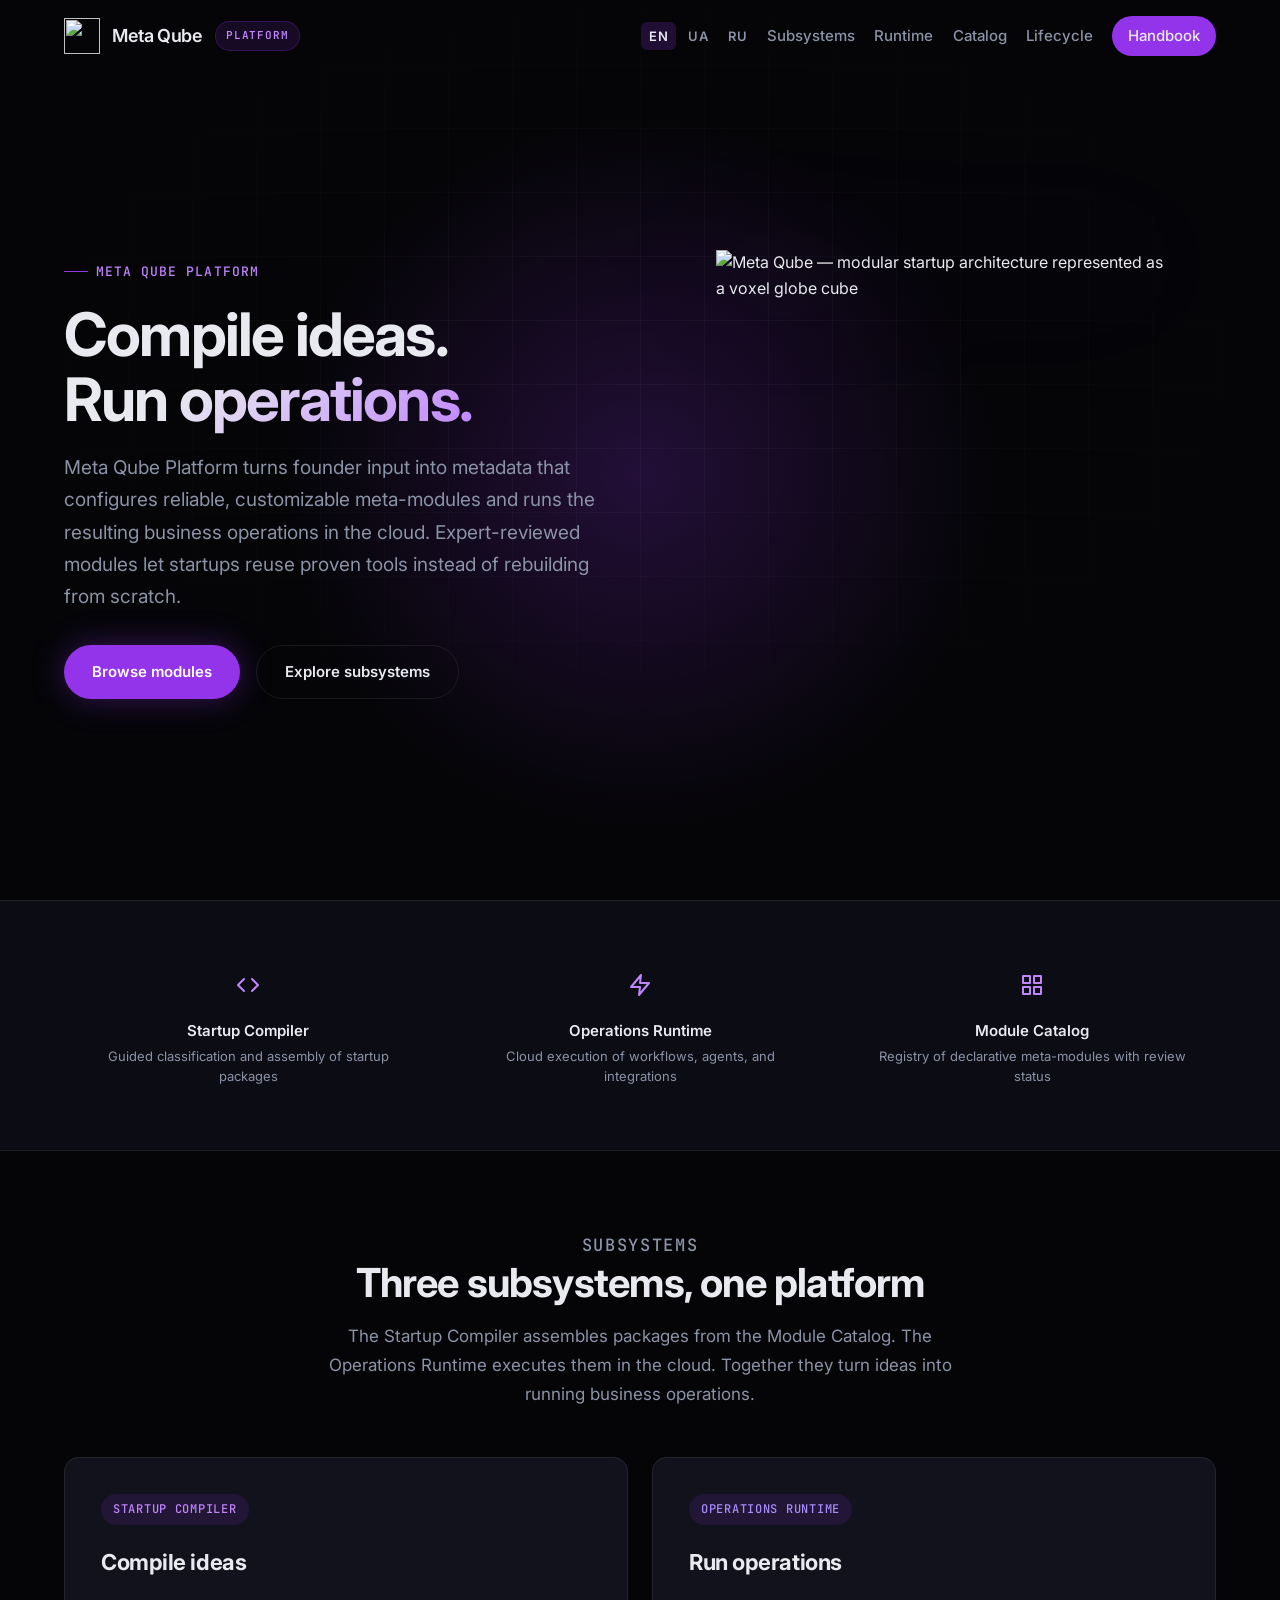
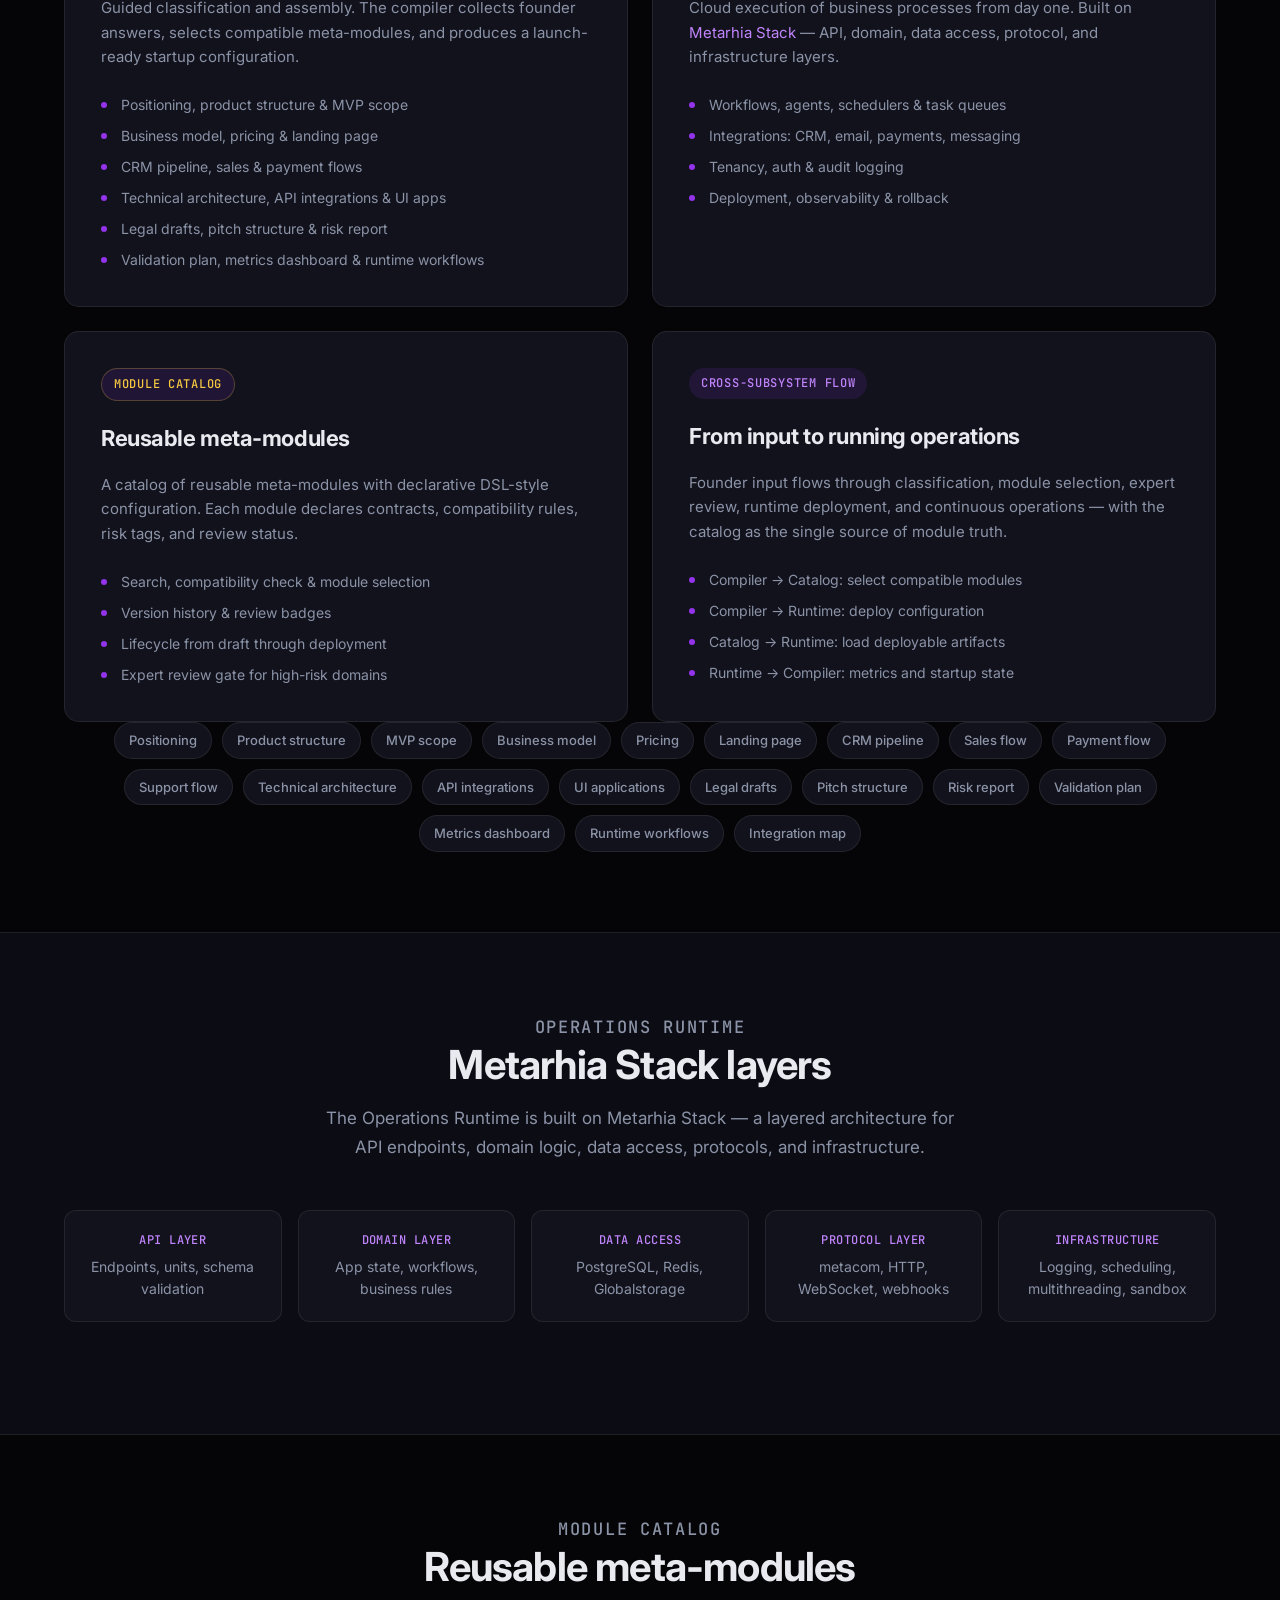
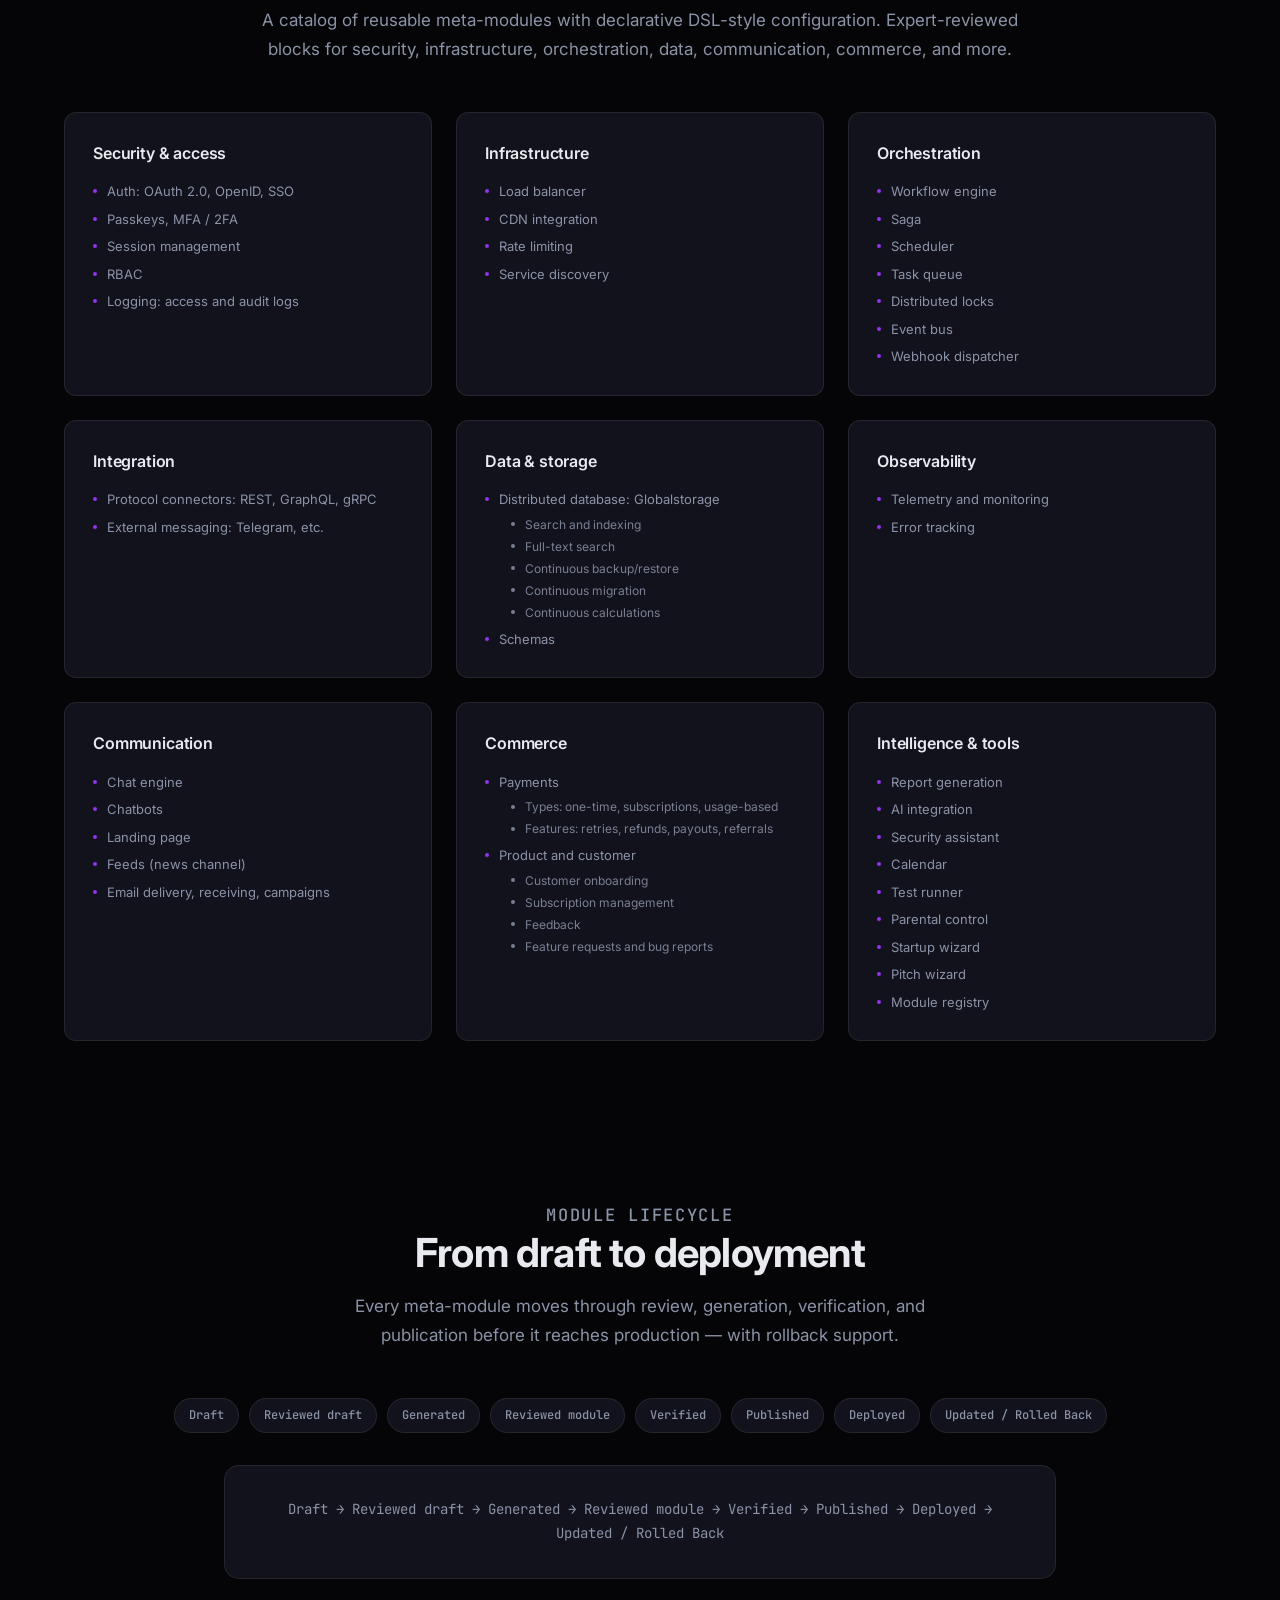
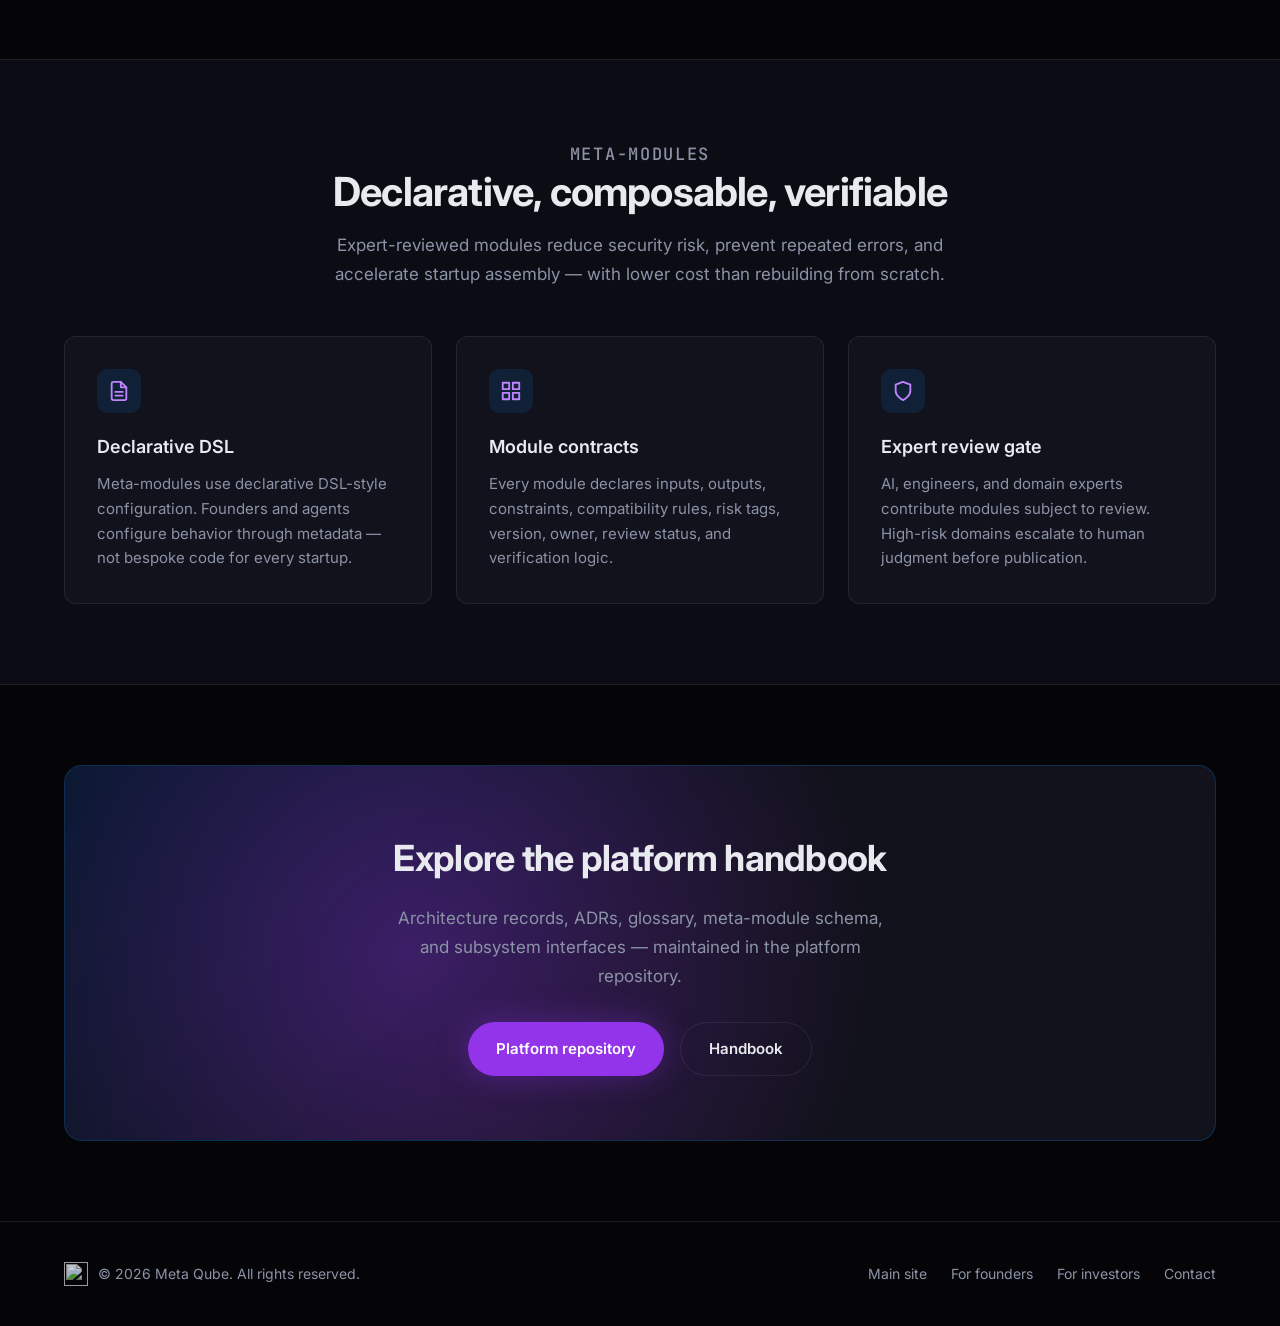
==== index.html @ c9e96d3e "Initial implementation of platform landing" ====
<!DOCTYPE html>
<html lang="en">
<head>
  <meta charset="UTF-8">
  <meta name="viewport" content="width=device-width, initial-scale=1.0">
  <meta name="description" content="Meta Qube Platform — Startup Compiler, Operations Runtime, and Module Catalog. Reusable meta-modules with declarative configuration and expert review.">
  <meta name="theme-color" content="#9333EA">
  <title>Meta Qube Platform — Compile ideas. Run operations.</title>

  <link rel="alternate" hreflang="en" href="https://platform.meta-qube.com/">
  <link rel="alternate" hreflang="uk" href="https://platform.meta-qube.com/ua/">
  <link rel="alternate" hreflang="ru" href="https://platform.meta-qube.com/ru/">
  <link rel="alternate" hreflang="x-default" href="https://platform.meta-qube.com/">

  <link rel="icon" href="https://meta-qube.com/favicon.ico" sizes="any">
  <link rel="icon" href="https://meta-qube.com/favicon-32x32.png" type="image/png" sizes="32x32">
  <link rel="icon" href="https://meta-qube.com/favicon-16x16.png" type="image/png" sizes="16x16">
  <link rel="apple-touch-icon" href="https://meta-qube.com/apple-touch-icon.png">
  <link rel="manifest" href="/site.webmanifest">

  <link rel="preconnect" href="https://fonts.googleapis.com">
  <link rel="preconnect" href="https://fonts.gstatic.com" crossorigin>
  <link href="https://fonts.googleapis.com/css2?family=Inter:wght@400;500;600;700&family=JetBrains+Mono:wght@500&display=swap" rel="stylesheet">
  <link rel="stylesheet" href="/styles.css">
</head>
<body class="audience-platform">
  <header class="site-header" id="header">
    <div class="container header-inner">
      <a href="/" class="logo">
        <img src="https://meta-qube.com/images/metaqube.png" alt="" width="36" height="36">
        Meta Qube
      </a>
      <span class="audience-badge">Platform</span>
      <nav class="lang-switch" aria-label="Language">
        <a href="/" class="lang-link active" hreflang="en" aria-current="page">EN</a>
        <a href="/ua/" class="lang-link" hreflang="uk">UA</a>
        <a href="/ru/" class="lang-link" hreflang="ru">RU</a>
      </nav>
      <button class="menu-toggle" id="menu-toggle" aria-label="Toggle menu" aria-expanded="false">
        <svg width="24" height="24" viewBox="0 0 24 24" fill="none" stroke="currentColor" stroke-width="2" stroke-linecap="round">
          <line x1="4" y1="7" x2="20" y2="7"/>
          <line x1="4" y1="12" x2="20" y2="12"/>
          <line x1="4" y1="17" x2="20" y2="17"/>
        </svg>
      </button>
      <nav class="nav" id="nav">
        <a href="#subsystems">Subsystems</a>
        <a href="#runtime">Runtime</a>
        <a href="#catalog">Catalog</a>
        <a href="#lifecycle">Lifecycle</a>
        <a href="#docs" class="nav-cta">Handbook</a>
      </nav>
    </div>
  </header>

  <main>
    <section class="hero">
      <div class="hero-bg" aria-hidden="true">
        <div class="hero-glow"></div>
        <div class="hero-grid"></div>
      </div>
      <div class="container hero-inner">
        <div class="hero-content">
          <p class="eyebrow">Meta Qube Platform</p>
          <h1>Compile ideas.<br><span>Run operations.</span></h1>
          <p class="hero-lead">
            Meta Qube Platform turns founder input into metadata that configures
            reliable, customizable meta-modules and runs the resulting business
            operations in the cloud. Expert-reviewed modules let startups reuse
            proven tools instead of rebuilding from scratch.
          </p>
          <div class="hero-actions">
            <a href="#catalog" class="btn btn-primary">Browse modules</a>
            <a href="#subsystems" class="btn btn-secondary">Explore subsystems</a>
          </div>
        </div>
        <div class="hero-visual">
          <img
            class="hero-cube"
            src="https://meta-qube.com/images/metaqube.png"
            alt="Meta Qube — modular startup architecture represented as a voxel globe cube"
            width="448"
            height="448"
          >
        </div>
      </div>
    </section>

    <section class="pillars" aria-label="Three platform subsystems">
      <div class="container pillars-grid pillars-grid-3">
        <div class="pillar">
          <div class="pillar-icon" aria-hidden="true">
            <svg viewBox="0 0 24 24" fill="none" stroke="currentColor" stroke-width="2" stroke-linecap="round" stroke-linejoin="round">
              <polyline points="16 18 22 12 16 6"/>
              <polyline points="8 6 2 12 8 18"/>
            </svg>
          </div>
          <div class="pillar-label">Startup Compiler</div>
          <div class="pillar-desc">Guided classification and assembly of startup packages</div>
        </div>
        <div class="pillar">
          <div class="pillar-icon" aria-hidden="true">
            <svg viewBox="0 0 24 24" fill="none" stroke="currentColor" stroke-width="2" stroke-linecap="round" stroke-linejoin="round">
              <polygon points="13 2 3 14 12 14 11 22 21 10 12 10 13 2"/>
            </svg>
          </div>
          <div class="pillar-label">Operations Runtime</div>
          <div class="pillar-desc">Cloud execution of workflows, agents, and integrations</div>
        </div>
        <div class="pillar">
          <div class="pillar-icon" aria-hidden="true">
            <svg viewBox="0 0 24 24" fill="none" stroke="currentColor" stroke-width="2" stroke-linecap="round" stroke-linejoin="round">
              <rect x="3" y="3" width="7" height="7"/>
              <rect x="14" y="3" width="7" height="7"/>
              <rect x="14" y="14" width="7" height="7"/>
              <rect x="3" y="14" width="7" height="7"/>
            </svg>
          </div>
          <div class="pillar-label">Module Catalog</div>
          <div class="pillar-desc">Registry of declarative meta-modules with review status</div>
        </div>
      </div>
    </section>

    <section id="subsystems">
      <div class="container">
        <header class="section-header centered">
          <p class="section-tag">Subsystems</p>
          <h2>Three subsystems, one platform</h2>
          <p>
            The Startup Compiler assembles packages from the Module Catalog.
            The Operations Runtime executes them in the cloud. Together they
            turn ideas into running business operations.
          </p>
        </header>
        <div class="platform-grid">
          <article class="platform-card">
            <div class="platform-badge">Startup Compiler</div>
            <h3>Compile ideas</h3>
            <p>
              Guided classification and assembly. The compiler collects founder
              answers, selects compatible meta-modules, and produces a launch-ready
              startup configuration.
            </p>
            <ul class="feature-list">
              <li>Positioning, product structure &amp; MVP scope</li>
              <li>Business model, pricing &amp; landing page</li>
              <li>CRM pipeline, sales &amp; payment flows</li>
              <li>Technical architecture, API integrations &amp; UI apps</li>
              <li>Legal drafts, pitch structure &amp; risk report</li>
              <li>Validation plan, metrics dashboard &amp; runtime workflows</li>
            </ul>
          </article>
          <article class="platform-card">
            <div class="platform-badge accent-green">Operations Runtime</div>
            <h3>Run operations</h3>
            <p>
              Cloud execution of business processes from day one. Built on
              <a href="https://github.com/metarhia/Docs">Metarhia Stack</a> —
              API, domain, data access, protocol, and infrastructure layers.
            </p>
            <ul class="feature-list">
              <li>Workflows, agents, schedulers &amp; task queues</li>
              <li>Integrations: CRM, email, payments, messaging</li>
              <li>Tenancy, auth &amp; audit logging</li>
              <li>Deployment, observability &amp; rollback</li>
            </ul>
          </article>
          <article class="platform-card">
            <div class="platform-badge accent-amber">Module Catalog</div>
            <h3>Reusable meta-modules</h3>
            <p>
              A catalog of reusable meta-modules with declarative DSL-style
              configuration. Each module declares contracts, compatibility rules,
              risk tags, and review status.
            </p>
            <ul class="feature-list">
              <li>Search, compatibility check &amp; module selection</li>
              <li>Version history &amp; review badges</li>
              <li>Lifecycle from draft through deployment</li>
              <li>Expert review gate for high-risk domains</li>
            </ul>
          </article>
          <article class="platform-card">
            <div class="platform-badge">Cross-subsystem flow</div>
            <h3>From input to running operations</h3>
            <p>
              Founder input flows through classification, module selection,
              expert review, runtime deployment, and continuous operations —
              with the catalog as the single source of module truth.
            </p>
            <ul class="feature-list">
              <li>Compiler → Catalog: select compatible modules</li>
              <li>Compiler → Runtime: deploy configuration</li>
              <li>Catalog → Runtime: load deployable artifacts</li>
              <li>Runtime → Compiler: metrics and startup state</li>
            </ul>
          </article>
        </div>
        <div class="tag-cloud" aria-label="Compiler outputs">
          <span class="tag">Positioning</span>
          <span class="tag">Product structure</span>
          <span class="tag">MVP scope</span>
          <span class="tag">Business model</span>
          <span class="tag">Pricing</span>
          <span class="tag">Landing page</span>
          <span class="tag">CRM pipeline</span>
          <span class="tag">Sales flow</span>
          <span class="tag">Payment flow</span>
          <span class="tag">Support flow</span>
          <span class="tag">Technical architecture</span>
          <span class="tag">API integrations</span>
          <span class="tag">UI applications</span>
          <span class="tag">Legal drafts</span>
          <span class="tag">Pitch structure</span>
          <span class="tag">Risk report</span>
          <span class="tag">Validation plan</span>
          <span class="tag">Metrics dashboard</span>
          <span class="tag">Runtime workflows</span>
          <span class="tag">Integration map</span>
        </div>
      </div>
    </section>

    <section class="process" id="runtime">
      <div class="container">
        <header class="section-header centered">
          <p class="section-tag">Operations Runtime</p>
          <h2>Metarhia Stack layers</h2>
          <p>
            The Operations Runtime is built on Metarhia Stack — a layered
            architecture for API endpoints, domain logic, data access, protocols,
            and infrastructure.
          </p>
        </header>
        <div class="module-contract contract-5">
          <div class="contract-item">
            <span class="contract-key">API layer</span>
            <span class="contract-val">Endpoints, units, schema validation</span>
          </div>
          <div class="contract-item">
            <span class="contract-key">Domain layer</span>
            <span class="contract-val">App state, workflows, business rules</span>
          </div>
          <div class="contract-item">
            <span class="contract-key">Data access</span>
            <span class="contract-val">PostgreSQL, Redis, Globalstorage</span>
          </div>
          <div class="contract-item">
            <span class="contract-key">Protocol layer</span>
            <span class="contract-val">metacom, HTTP, WebSocket, webhooks</span>
          </div>
          <div class="contract-item">
            <span class="contract-key">Infrastructure</span>
            <span class="contract-val">Logging, scheduling, multithreading, sandbox</span>
          </div>
        </div>
      </div>
    </section>

    <section id="catalog">
      <div class="container">
        <header class="section-header centered wide">
          <p class="section-tag">Module Catalog</p>
          <h2>Reusable meta-modules</h2>
          <p>
            A catalog of reusable meta-modules with declarative DSL-style
            configuration. Expert-reviewed blocks for security, infrastructure,
            orchestration, data, communication, commerce, and more.
          </p>
        </header>
        <div class="catalog-grid">
          <article class="catalog-card">
            <h3>Security &amp; access</h3>
            <ul class="catalog-list">
              <li>Auth: OAuth 2.0, OpenID, SSO</li>
              <li>Passkeys, MFA / 2FA</li>
              <li>Session management</li>
              <li>RBAC</li>
              <li>Logging: access and audit logs</li>
            </ul>
          </article>
          <article class="catalog-card">
            <h3>Infrastructure</h3>
            <ul class="catalog-list">
              <li>Load balancer</li>
              <li>CDN integration</li>
              <li>Rate limiting</li>
              <li>Service discovery</li>
            </ul>
          </article>
          <article class="catalog-card">
            <h3>Orchestration</h3>
            <ul class="catalog-list">
              <li>Workflow engine</li>
              <li>Saga</li>
              <li>Scheduler</li>
              <li>Task queue</li>
              <li>Distributed locks</li>
              <li>Event bus</li>
              <li>Webhook dispatcher</li>
            </ul>
          </article>
          <article class="catalog-card">
            <h3>Integration</h3>
            <ul class="catalog-list">
              <li>Protocol connectors: REST, GraphQL, gRPC</li>
              <li>External messaging: Telegram, etc.</li>
            </ul>
          </article>
          <article class="catalog-card">
            <h3>Data &amp; storage</h3>
            <ul class="catalog-list">
              <li>Distributed database: Globalstorage
                <ul>
                  <li>Search and indexing</li>
                  <li>Full-text search</li>
                  <li>Continuous backup/restore</li>
                  <li>Continuous migration</li>
                  <li>Continuous calculations</li>
                </ul>
              </li>
              <li>Schemas</li>
            </ul>
          </article>
          <article class="catalog-card">
            <h3>Observability</h3>
            <ul class="catalog-list">
              <li>Telemetry and monitoring</li>
              <li>Error tracking</li>
            </ul>
          </article>
          <article class="catalog-card">
            <h3>Communication</h3>
            <ul class="catalog-list">
              <li>Chat engine</li>
              <li>Chatbots</li>
              <li>Landing page</li>
              <li>Feeds (news channel)</li>
              <li>Email delivery, receiving, campaigns</li>
            </ul>
          </article>
          <article class="catalog-card">
            <h3>Commerce</h3>
            <ul class="catalog-list">
              <li>Payments
                <ul>
                  <li>Types: one-time, subscriptions, usage-based</li>
                  <li>Features: retries, refunds, payouts, referrals</li>
                </ul>
              </li>
              <li>Product and customer
                <ul>
                  <li>Customer onboarding</li>
                  <li>Subscription management</li>
                  <li>Feedback</li>
                  <li>Feature requests and bug reports</li>
                </ul>
              </li>
            </ul>
          </article>
          <article class="catalog-card">
            <h3>Intelligence &amp; tools</h3>
            <ul class="catalog-list">
              <li>Report generation</li>
              <li>AI integration</li>
              <li>Security assistant</li>
              <li>Calendar</li>
              <li>Test runner</li>
              <li>Parental control</li>
              <li>Startup wizard</li>
              <li>Pitch wizard</li>
              <li>Module registry</li>
            </ul>
          </article>
        </div>
      </div>
    </section>

    <section class="formula" id="lifecycle">
      <div class="container">
        <header class="section-header centered">
          <p class="section-tag">Module lifecycle</p>
          <h2>From draft to deployment</h2>
          <p>
            Every meta-module moves through review, generation, verification,
            and publication before it reaches production — with rollback support.
          </p>
        </header>
        <div class="tag-cloud" aria-label="Module lifecycle stages">
          <span class="tag tag-lifecycle">Draft</span>
          <span class="tag tag-lifecycle">Reviewed draft</span>
          <span class="tag tag-lifecycle">Generated</span>
          <span class="tag tag-lifecycle">Reviewed module</span>
          <span class="tag tag-lifecycle">Verified</span>
          <span class="tag tag-lifecycle">Published</span>
          <span class="tag tag-lifecycle">Deployed</span>
          <span class="tag tag-lifecycle">Updated / Rolled Back</span>
        </div>
        <div class="formula-box" style="margin-top: 2rem;">
          <code class="formula-code">Draft → Reviewed draft → Generated → Reviewed module → Verified → Published → Deployed → Updated / Rolled Back</code>
        </div>
      </div>
    </section>

    <section class="capabilities">
      <div class="container">
        <header class="section-header centered">
          <p class="section-tag">Meta-modules</p>
          <h2>Declarative, composable, verifiable</h2>
          <p>
            Expert-reviewed modules reduce security risk, prevent repeated errors,
            and accelerate startup assembly — with lower cost than rebuilding
            from scratch.
          </p>
        </header>
        <div class="card-grid">
          <article class="card">
            <div class="card-icon" aria-hidden="true">
              <svg viewBox="0 0 24 24" fill="none" stroke="currentColor" stroke-width="2" stroke-linecap="round" stroke-linejoin="round">
                <path d="M14 2H6a2 2 0 0 0-2 2v16a2 2 0 0 0 2 2h12a2 2 0 0 0 2-2V8z"/>
                <polyline points="14 2 14 8 20 8"/>
                <line x1="16" y1="13" x2="8" y2="13"/>
                <line x1="16" y1="17" x2="8" y2="17"/>
              </svg>
            </div>
            <h3>Declarative DSL</h3>
            <p>
              Meta-modules use declarative DSL-style configuration. Founders and
              agents configure behavior through metadata — not bespoke code for
              every startup.
            </p>
          </article>
          <article class="card">
            <div class="card-icon" aria-hidden="true">
              <svg viewBox="0 0 24 24" fill="none" stroke="currentColor" stroke-width="2" stroke-linecap="round" stroke-linejoin="round">
                <rect x="3" y="3" width="7" height="7"/>
                <rect x="14" y="3" width="7" height="7"/>
                <rect x="14" y="14" width="7" height="7"/>
                <rect x="3" y="14" width="7" height="7"/>
              </svg>
            </div>
            <h3>Module contracts</h3>
            <p>
              Every module declares inputs, outputs, constraints, compatibility
              rules, risk tags, version, owner, review status, and verification
              logic.
            </p>
          </article>
          <article class="card">
            <div class="card-icon" aria-hidden="true">
              <svg viewBox="0 0 24 24" fill="none" stroke="currentColor" stroke-width="2" stroke-linecap="round" stroke-linejoin="round">
                <path d="M12 22s8-4 8-10V5l-8-3-8 3v7c0 6 8 10 8 10z"/>
              </svg>
            </div>
            <h3>Expert review gate</h3>
            <p>
              AI, engineers, and domain experts contribute modules subject to
              review. High-risk domains escalate to human judgment before
              publication.
            </p>
          </article>
        </div>
      </div>
    </section>

    <section class="cta" id="docs">
      <div class="container">
        <div class="cta-box">
          <h2>Explore the platform handbook</h2>
          <p>
            Architecture records, ADRs, glossary, meta-module schema, and
            subsystem interfaces — maintained in the platform repository.
          </p>
          <div class="cta-actions">
            <a href="https://github.com/meta-qube/platform" class="btn btn-primary">Platform repository</a>
            <a href="https://github.com/meta-qube/platform/tree/main/handbook" class="btn btn-secondary">Handbook</a>
          </div>
        </div>
      </div>
    </section>
  </main>

  <footer class="site-footer">
    <div class="container footer-inner">
      <div class="footer-brand">
        <img src="https://meta-qube.com/images/metaqube.png" alt="" width="24" height="24">
        <span>&copy; 2026 Meta Qube. All rights reserved.</span>
      </div>
      <div class="footer-links">
        <a href="https://meta-qube.com/">Main site</a>
        <a href="https://founders.meta-qube.com/">For founders</a>
        <a href="https://capital.meta-qube.com/">For investors</a>
        <a href="mailto:timur@metarhia.com">Contact</a>
      </div>
    </div>
  </footer>

  <script>
    const header = document.getElementById('header');
    const menuToggle = document.getElementById('menu-toggle');
    const nav = document.getElementById('nav');

    window.addEventListener('scroll', () => {
      header.classList.toggle('scrolled', window.scrollY > 20);
    }, { passive: true });

    menuToggle.addEventListener('click', () => {
      const open = nav.classList.toggle('open');
      menuToggle.setAttribute('aria-expanded', open);
    });

    nav.querySelectorAll('a').forEach(link => {
      link.addEventListener('click', () => {
        nav.classList.remove('open');
        menuToggle.setAttribute('aria-expanded', 'false');
      });
    });
  </script>
</body>
</html>
---- styles.css ----
:root {
  --bg: #050508;
  --bg-elevated: #0c0c14;
  --surface: #12121c;
  --border: rgba(255, 255, 255, 0.08);
  --text: #e8eaef;
  --text-muted: #8b93a7;
  --accent: #0080e8;
  --accent-bright: #33a0ff;
  --accent-glow: rgba(0, 128, 232, 0.35);
  --green: #3ecf8e;
  --font-sans: "Inter", system-ui, -apple-system, sans-serif;
  --font-mono: "JetBrains Mono", ui-monospace, monospace;
  --max-width: 72rem;
  --radius: 0.75rem;
}

*,
*::before,
*::after {
  box-sizing: border-box;
}

html {
  scroll-behavior: smooth;
}

body {
  margin: 0;
  font-family: var(--font-sans);
  font-size: 1rem;
  line-height: 1.6;
  color: var(--text);
  background: var(--bg);
  -webkit-font-smoothing: antialiased;
}

img {
  max-width: 100%;
  height: auto;
  display: block;
}

a {
  color: var(--accent-bright);
  text-decoration: none;
  transition: color 0.2s;
}

a:hover {
  color: #6bc4ff;
}

.container {
  width: min(100% - 2rem, var(--max-width));
  margin-inline: auto;
}

/* Header */

.site-header {
  position: fixed;
  inset: 0 0 auto;
  z-index: 100;
  border-bottom: 1px solid transparent;
  transition: background 0.3s, border-color 0.3s, backdrop-filter 0.3s;
  overflow-x: clip;
}

.site-header.scrolled {
  background: rgba(5, 5, 8, 0.85);
  backdrop-filter: blur(12px);
  border-bottom-color: var(--border);
}

.header-inner {
  container-type: inline-size;
  container-name: site-header;
  position: relative;
  display: flex;
  align-items: center;
  gap: 0.75rem;
  padding-block: 1rem;
  min-width: 0;
}

.logo {
  display: flex;
  align-items: center;
  gap: 0.75rem;
  color: var(--text);
  font-weight: 600;
  font-size: 1.125rem;
  letter-spacing: -0.02em;
  flex-shrink: 0;
}

.logo img {
  width: 2.25rem;
  height: 2.25rem;
}

.nav {
  display: flex;
  align-items: center;
  gap: clamp(0.625rem, 1.5vw, 1.5rem);
  flex-shrink: 1;
  min-width: 0;
}

@container site-header (min-width: 62rem) {
  .nav {
    flex-wrap: wrap;
    justify-content: flex-end;
    row-gap: 0.35rem;
  }
}

.nav a {
  color: var(--text-muted);
  font-size: clamp(0.8125rem, 0.78rem + 0.2vw, 0.9375rem);
  font-weight: 500;
  white-space: nowrap;
}

.nav a:hover {
  color: var(--text);
}

.nav-cta {
  color: var(--text) !important;
  background: var(--accent);
  padding: 0.5rem 1rem;
  border-radius: 999px;
  font-weight: 600;
  flex-shrink: 0;
}

.nav-cta:hover {
  background: var(--accent-bright);
  color: var(--text) !important;
}

.lang-switch {
  display: flex;
  align-items: center;
  gap: 0.25rem;
  margin-left: auto;
  flex-shrink: 0;
}

.lang-link {
  color: var(--text-muted);
  font-size: 0.8125rem;
  font-weight: 600;
  letter-spacing: 0.04em;
  padding: 0.25rem 0.5rem;
  border-radius: 0.375rem;
  transition: color 0.2s, background 0.2s;
}

.lang-link:hover {
  color: var(--text);
  background: rgba(255, 255, 255, 0.06);
}

.lang-link.active {
  color: var(--text);
  background: rgba(0, 128, 232, 0.2);
}

.menu-toggle {
  display: none;
  flex-shrink: 0;
  background: none;
  border: none;
  color: var(--text);
  cursor: pointer;
  padding: 0.25rem;
  margin-left: 0.25rem;
}

@container site-header (max-width: 62rem) {
  .menu-toggle {
    display: block;
  }

  .nav {
    display: none;
    position: absolute;
    top: 100%;
    left: 0;
    right: 0;
    flex-direction: column;
    align-items: stretch;
    gap: 0;
    flex-shrink: 0;
    background: rgba(5, 5, 8, 0.95);
    backdrop-filter: blur(12px);
    border-bottom: 1px solid var(--border);
    padding: 1rem;
    z-index: 10;
  }

  .nav.open {
    display: flex;
  }

  .nav a {
    padding: 0.75rem 1rem;
    width: 100%;
    font-size: 0.9375rem;
    white-space: normal;
  }

  .nav-cta {
    text-align: center;
    margin-top: 0.5rem;
  }
}

/* Hero */

.hero {
  position: relative;
  min-height: 100vh;
  display: flex;
  align-items: center;
  padding-block: 7rem 4rem;
  overflow: hidden;
}

.hero-bg {
  position: absolute;
  inset: 0;
  pointer-events: none;
}

.hero-glow {
  position: absolute;
  top: 10%;
  left: 50%;
  translate: -50% 0;
  width: min(90vw, 48rem);
  height: min(90vw, 48rem);
  background: radial-gradient(circle, var(--accent-glow) 0%, transparent 65%);
  opacity: 0.6;
}

.hero-grid {
  position: absolute;
  inset: 0;
  background-image:
    linear-gradient(rgba(255, 255, 255, 0.03) 1px, transparent 1px),
    linear-gradient(90deg, rgba(255, 255, 255, 0.03) 1px, transparent 1px);
  background-size: 4rem 4rem;
  mask-image: radial-gradient(ellipse 70% 60% at 50% 40%, black 20%, transparent 75%);
}

.hero-inner {
  position: relative;
  display: grid;
  grid-template-columns: 1fr 1fr;
  gap: 3rem;
  align-items: center;
}

.hero-content {
  max-width: 34rem;
}

.eyebrow {
  display: inline-flex;
  align-items: center;
  gap: 0.5rem;
  font-family: var(--font-mono);
  font-size: 0.8125rem;
  font-weight: 500;
  letter-spacing: 0.08em;
  text-transform: uppercase;
  color: var(--accent-bright);
  margin-bottom: 1.25rem;
}

.eyebrow::before {
  content: "";
  width: 1.5rem;
  height: 1px;
  background: var(--accent);
}

.hero h1 {
  font-size: clamp(2.5rem, 5vw, 3.75rem);
  font-weight: 700;
  line-height: 1.08;
  letter-spacing: -0.03em;
  margin: 0 0 1.25rem;
}

.hero h1 span {
  background: linear-gradient(135deg, var(--text) 30%, var(--accent-bright));
  -webkit-background-clip: text;
  background-clip: text;
  -webkit-text-fill-color: transparent;
}

.hero-lead {
  font-size: 1.1875rem;
  color: var(--text-muted);
  margin: 0 0 2rem;
  line-height: 1.7;
}

.hero-actions {
  display: flex;
  flex-wrap: wrap;
  gap: 1rem;
}

.btn {
  display: inline-flex;
  align-items: center;
  justify-content: center;
  gap: 0.5rem;
  padding: 0.875rem 1.75rem;
  border-radius: 999px;
  font-weight: 600;
  font-size: 0.9375rem;
  border: none;
  cursor: pointer;
  transition: transform 0.2s, box-shadow 0.2s, background 0.2s;
}

.btn:hover {
  transform: translateY(-1px);
}

.btn-primary {
  background: var(--accent);
  color: #fff;
  box-shadow: 0 0 2rem var(--accent-glow);
}

.btn-primary:hover {
  background: var(--accent-bright);
  color: #fff;
  box-shadow: 0 0 2.5rem var(--accent-glow);
}

.btn-secondary {
  background: transparent;
  color: var(--text);
  border: 1px solid var(--border);
}

.btn-secondary:hover {
  border-color: rgba(255, 255, 255, 0.2);
  background: rgba(255, 255, 255, 0.04);
  color: var(--text);
}

.hero-visual {
  display: flex;
  justify-content: center;
  align-items: center;
}

.hero-cube {
  width: min(100%, 28rem);
  filter: drop-shadow(0 0 4rem var(--accent-glow));
  animation: float 6s ease-in-out infinite;
}

@keyframes float {
  0%, 100% { transform: translateY(0); }
  50% { transform: translateY(-12px); }
}

/* Pillars */

.pillars {
  padding-block: 3rem;
  border-block: 1px solid var(--border);
  background: var(--bg-elevated);
}

.pillars-grid {
  display: grid;
  grid-template-columns: repeat(4, 1fr);
  gap: 1.5rem;
}

.pillars-grid.pillars-grid-3 {
  grid-template-columns: repeat(3, 1fr);
}

.pillar {
  text-align: center;
  padding: 1rem;
}

.pillar-icon {
  width: 2.5rem;
  height: 2.5rem;
  display: flex;
  align-items: center;
  justify-content: center;
  margin: 0 auto 0.875rem;
  color: var(--accent-bright);
}

.pillar-icon svg {
  width: 1.5rem;
  height: 1.5rem;
}

.pillar-label {
  font-weight: 600;
  font-size: 0.9375rem;
  margin-bottom: 0.25rem;
}

.pillar-desc {
  font-size: 0.8125rem;
  color: var(--text-muted);
  line-height: 1.5;
}

/* Platform */

.platform-grid {
  display: grid;
  grid-template-columns: repeat(2, 1fr);
  gap: 1.5rem;
}

.platform-card {
  background: var(--surface);
  border: 1px solid var(--border);
  border-radius: calc(var(--radius) * 1.25);
  padding: 2.25rem;
}

.platform-card h3 {
  font-size: 1.375rem;
  font-weight: 700;
  letter-spacing: -0.02em;
  margin: 0 0 1rem;
}

.platform-card > p {
  color: var(--text-muted);
  font-size: 0.9375rem;
  line-height: 1.65;
  margin: 0 0 1.5rem;
}

.platform-badge {
  display: inline-block;
  font-family: var(--font-mono);
  font-size: 0.75rem;
  font-weight: 500;
  letter-spacing: 0.06em;
  text-transform: uppercase;
  color: var(--accent-bright);
  background: rgba(0, 128, 232, 0.12);
  padding: 0.375rem 0.75rem;
  border-radius: 999px;
  margin-bottom: 1.25rem;
}

.platform-badge.accent-green {
  color: var(--green);
  background: rgba(62, 207, 142, 0.12);
}

.feature-list {
  list-style: none;
  margin: 0;
  padding: 0;
  display: grid;
  gap: 0.625rem;
}

.feature-list li {
  position: relative;
  padding-left: 1.25rem;
  font-size: 0.875rem;
  color: var(--text-muted);
  line-height: 1.5;
}

.feature-list li::before {
  content: "";
  position: absolute;
  left: 0;
  top: 0.55em;
  width: 0.375rem;
  height: 0.375rem;
  border-radius: 50%;
  background: var(--accent);
}

/* Catalog */

.catalog-grid {
  display: grid;
  grid-template-columns: repeat(3, 1fr);
  gap: 1.5rem;
}

.catalog-card {
  background: var(--surface);
  border: 1px solid var(--border);
  border-radius: var(--radius);
  padding: 1.75rem;
  transition: border-color 0.25s;
}

.catalog-card:hover {
  border-color: rgba(147, 51, 234, 0.35);
}

.catalog-card h3 {
  font-size: 1rem;
  font-weight: 600;
  margin: 0 0 1rem;
  letter-spacing: -0.01em;
}

.catalog-list {
  list-style: none;
  margin: 0;
  padding: 0;
  display: grid;
  gap: 0.5rem;
}

.catalog-list li {
  font-size: 0.8125rem;
  color: var(--text-muted);
  line-height: 1.5;
  padding-left: 0.875rem;
  position: relative;
}

.catalog-list li::before {
  content: "";
  position: absolute;
  left: 0;
  top: 0.55em;
  width: 0.25rem;
  height: 0.25rem;
  border-radius: 50%;
  background: var(--accent);
}

.catalog-list li ul {
  list-style: none;
  margin: 0.375rem 0 0;
  padding: 0 0 0 0.75rem;
  display: grid;
  gap: 0.25rem;
}

.catalog-list li ul li {
  font-size: 0.75rem;
  opacity: 0.85;
}

.catalog-list li ul li::before {
  background: var(--text-muted);
}

/* Modules */

.module-contract {
  display: grid;
  grid-template-columns: repeat(4, 1fr);
  gap: 1rem;
  margin-bottom: 2rem;
}

.module-contract.contract-5 {
  grid-template-columns: repeat(5, 1fr);
}

.contract-item {
  background: var(--surface);
  border: 1px solid var(--border);
  border-radius: var(--radius);
  padding: 1.25rem;
  text-align: center;
}

.contract-key {
  display: block;
  font-family: var(--font-mono);
  font-size: 0.75rem;
  font-weight: 500;
  letter-spacing: 0.04em;
  text-transform: uppercase;
  color: var(--accent-bright);
  margin-bottom: 0.375rem;
}

.contract-val {
  display: block;
  font-size: 0.875rem;
  color: var(--text-muted);
}

.tag-cloud {
  display: flex;
  flex-wrap: wrap;
  gap: 0.625rem;
  justify-content: center;
}

.tag {
  font-size: 0.8125rem;
  font-weight: 500;
  color: var(--text-muted);
  background: var(--surface);
  border: 1px solid var(--border);
  padding: 0.4375rem 0.875rem;
  border-radius: 999px;
  transition: border-color 0.2s, color 0.2s;
}

.tag:hover {
  border-color: rgba(0, 128, 232, 0.35);
  color: var(--text);
}

.tag-lifecycle {
  font-family: var(--font-mono);
  font-size: 0.75rem;
}

/* Capabilities */

.capabilities {
  background: var(--bg-elevated);
  border-block: 1px solid var(--border);
}

/* Formula */

.formula {
  padding-block: 5rem;
}

.formula-box {
  max-width: 52rem;
  margin-inline: auto;
  background: var(--surface);
  border: 1px solid var(--border);
  border-radius: calc(var(--radius) * 1.25);
  padding: 2rem;
  text-align: center;
}

.formula-code {
  display: block;
  font-family: var(--font-mono);
  font-size: clamp(0.75rem, 2vw, 0.875rem);
  line-height: 1.7;
  color: var(--text-muted);
  word-break: break-word;
}

.formula-tagline {
  margin: 1.5rem 0 0;
  font-size: 1.0625rem;
  font-weight: 600;
  color: var(--text);
}

.principle-list {
  list-style: none;
  padding: 0;
  margin: 0;
  text-align: left;
  display: grid;
  gap: 0.75rem;
}

.principle-list li {
  position: relative;
  padding-left: 1.25rem;
  color: var(--text-muted);
  line-height: 1.6;
}

.principle-list li::before {
  content: "";
  position: absolute;
  left: 0;
  top: 0.6em;
  width: 0.375rem;
  height: 0.375rem;
  border-radius: 50%;
  background: var(--accent);
}

.platform-badge.accent-amber {
  color: #f5c842;
  background: rgba(245, 200, 66, 0.12);
  border: 1px solid rgba(245, 200, 66, 0.25);
}

/* Sections */

section {
  padding-block: 5rem;
}

.section-header {
  max-width: 40rem;
  margin-bottom: 3rem;
}

.section-header.centered {
  margin-inline: auto;
  text-align: center;
}

.section-header.wide {
  max-width: 48rem;
}

.section-tag {
  font-family: var(--font-mono);
  font-size: 0.8125rem;
  font-weight: 500;
  letter-spacing: 0.1em;
  text-transform: uppercase;
  color: var(--accent-bright);
  margin-bottom: 0.75rem;
}

.section-header h2 {
  font-size: clamp(1.875rem, 3.5vw, 2.5rem);
  font-weight: 700;
  letter-spacing: -0.02em;
  line-height: 1.15;
  margin: 0 0 1rem;
}

.section-header p {
  color: var(--text-muted);
  font-size: 1.0625rem;
  margin: 0;
  line-height: 1.7;
}

/* Cards */

.card-grid {
  display: grid;
  grid-template-columns: repeat(3, 1fr);
  gap: 1.5rem;
}

.card {
  background: var(--surface);
  border: 1px solid var(--border);
  border-radius: var(--radius);
  padding: 2rem;
  transition: border-color 0.25s, transform 0.25s;
}

.card:hover {
  border-color: rgba(0, 128, 232, 0.35);
  transform: translateY(-2px);
}

.card-icon {
  width: 2.75rem;
  height: 2.75rem;
  display: flex;
  align-items: center;
  justify-content: center;
  background: rgba(0, 128, 232, 0.12);
  border-radius: 0.625rem;
  color: var(--accent-bright);
  margin-bottom: 1.25rem;
}

.card-icon svg {
  width: 1.375rem;
  height: 1.375rem;
}

.card h3 {
  font-size: 1.125rem;
  font-weight: 600;
  margin: 0 0 0.625rem;
}

.card p {
  color: var(--text-muted);
  font-size: 0.9375rem;
  margin: 0;
  line-height: 1.65;
}

/* Process */

.process {
  background: var(--bg-elevated);
  border-block: 1px solid var(--border);
}

.process-steps {
  display: grid;
  grid-template-columns: repeat(3, 1fr);
  gap: 1.5rem;
  counter-reset: step;
}

.process-step {
  position: relative;
  padding: 1.5rem;
}

.process-step::before {
  counter-increment: step;
  content: counter(step, decimal-leading-zero);
  display: block;
  font-family: var(--font-mono);
  font-size: 0.8125rem;
  font-weight: 600;
  color: var(--accent);
  margin-bottom: 1rem;
}

.process-step h3 {
  font-size: 1.0625rem;
  font-weight: 600;
  margin: 0 0 0.5rem;
}

.process-step p {
  color: var(--text-muted);
  font-size: 0.9375rem;
  margin: 0;
  line-height: 1.6;
}

/* CTA */

.cta {
  padding-block: 5rem;
}

.cta-box {
  position: relative;
  overflow: hidden;
  background: linear-gradient(135deg, rgba(0, 128, 232, 0.15) 0%, var(--surface) 50%);
  border: 1px solid rgba(0, 128, 232, 0.25);
  border-radius: calc(var(--radius) * 1.5);
  padding: clamp(2.5rem, 5vw, 4rem);
  text-align: center;
}

.cta-box::before {
  content: "";
  position: absolute;
  inset: 0;
  background: radial-gradient(circle at 30% 50%, var(--accent-glow), transparent 55%);
  pointer-events: none;
}

.cta-box h2 {
  position: relative;
  font-size: clamp(1.75rem, 3vw, 2.25rem);
  font-weight: 700;
  letter-spacing: -0.02em;
  margin: 0 0 1rem;
}

.cta-box p {
  position: relative;
  color: var(--text-muted);
  font-size: 1.0625rem;
  max-width: 32rem;
  margin: 0 auto 2rem;
  line-height: 1.7;
}

.cta-box .btn {
  position: relative;
}

.cta-actions {
  position: relative;
  display: flex;
  flex-wrap: wrap;
  gap: 1rem;
  justify-content: center;
}

/* Footer */

.site-footer {
  border-top: 1px solid var(--border);
  padding-block: 2.5rem;
}

.footer-inner {
  display: flex;
  align-items: center;
  justify-content: space-between;
  flex-wrap: wrap;
  gap: 1.5rem;
}

.footer-brand {
  display: flex;
  align-items: center;
  gap: 0.625rem;
  color: var(--text-muted);
  font-size: 0.875rem;
}

.footer-brand img {
  width: 1.5rem;
  height: 1.5rem;
  opacity: 0.8;
}

.footer-links {
  display: flex;
  flex-wrap: wrap;
  gap: 1.5rem;
}

.footer-links a {
  color: var(--text-muted);
  font-size: 0.875rem;
}

.footer-links a:hover {
  color: var(--text);
}

/* Responsive */

@media (max-width: 900px) {
  .hero-inner {
    grid-template-columns: 1fr;
    text-align: center;
  }

  .hero-content {
    max-width: none;
  }

  .eyebrow {
    justify-content: center;
  }

  .hero-actions {
    justify-content: center;
  }

  .hero-visual {
    order: -1;
  }

  .hero-cube {
    width: min(70vw, 18rem);
  }

  .pillars-grid,
  .pillars-grid.pillars-grid-3 {
    grid-template-columns: repeat(2, 1fr);
  }

  .platform-grid {
    grid-template-columns: 1fr;
  }

  .catalog-grid {
    grid-template-columns: repeat(2, 1fr);
  }

  .module-contract,
  .module-contract.contract-5 {
    grid-template-columns: repeat(2, 1fr);
  }

  .card-grid {
    grid-template-columns: 1fr;
  }

  .process-steps {
    grid-template-columns: repeat(2, 1fr);
  }
}

@media (max-width: 640px) {
  .pillars-grid,
  .pillars-grid.pillars-grid-3 {
    grid-template-columns: 1fr;
  }

  .catalog-grid {
    grid-template-columns: 1fr;
  }

  .module-contract,
  .module-contract.contract-5 {
    grid-template-columns: 1fr;
  }

  .process-steps {
    grid-template-columns: 1fr;
  }

  .footer-inner {
    flex-direction: column;
    text-align: center;
  }
}

/* Audience: platform */

body.audience-platform {
  --accent: #9333EA;
  --accent-bright: #C084FC;
  --accent-glow: rgba(147, 51, 234, 0.35);
  --green: #A78BFA;
}

.audience-badge {
  display: none;
  font-family: var(--font-mono);
  font-size: 0.6875rem;
  font-weight: 600;
  letter-spacing: 0.08em;
  text-transform: uppercase;
  color: var(--accent-bright);
  background: rgba(147, 51, 234, 0.12);
  border: 1px solid rgba(147, 51, 234, 0.25);
  padding: 0.3125rem 0.625rem;
  border-radius: 999px;
  margin-left: 0;
  flex-shrink: 1;
  min-width: 0;
  max-width: 9rem;
  overflow: hidden;
  text-overflow: ellipsis;
  white-space: nowrap;
}

body.audience-platform .lang-link.active {
  background: color-mix(in srgb, var(--accent) 20%, transparent);
}

body.audience-platform .platform-badge {
  background: rgba(147, 51, 234, 0.12);
}

body.audience-platform .card:hover,
body.audience-platform .catalog-card:hover {
  border-color: rgba(147, 51, 234, 0.35);
}

body.audience-platform .tag:hover {
  border-color: rgba(147, 51, 234, 0.35);
}

@container site-header (min-width: 62rem) {
  .audience-badge {
    display: inline-flex;
  }
}
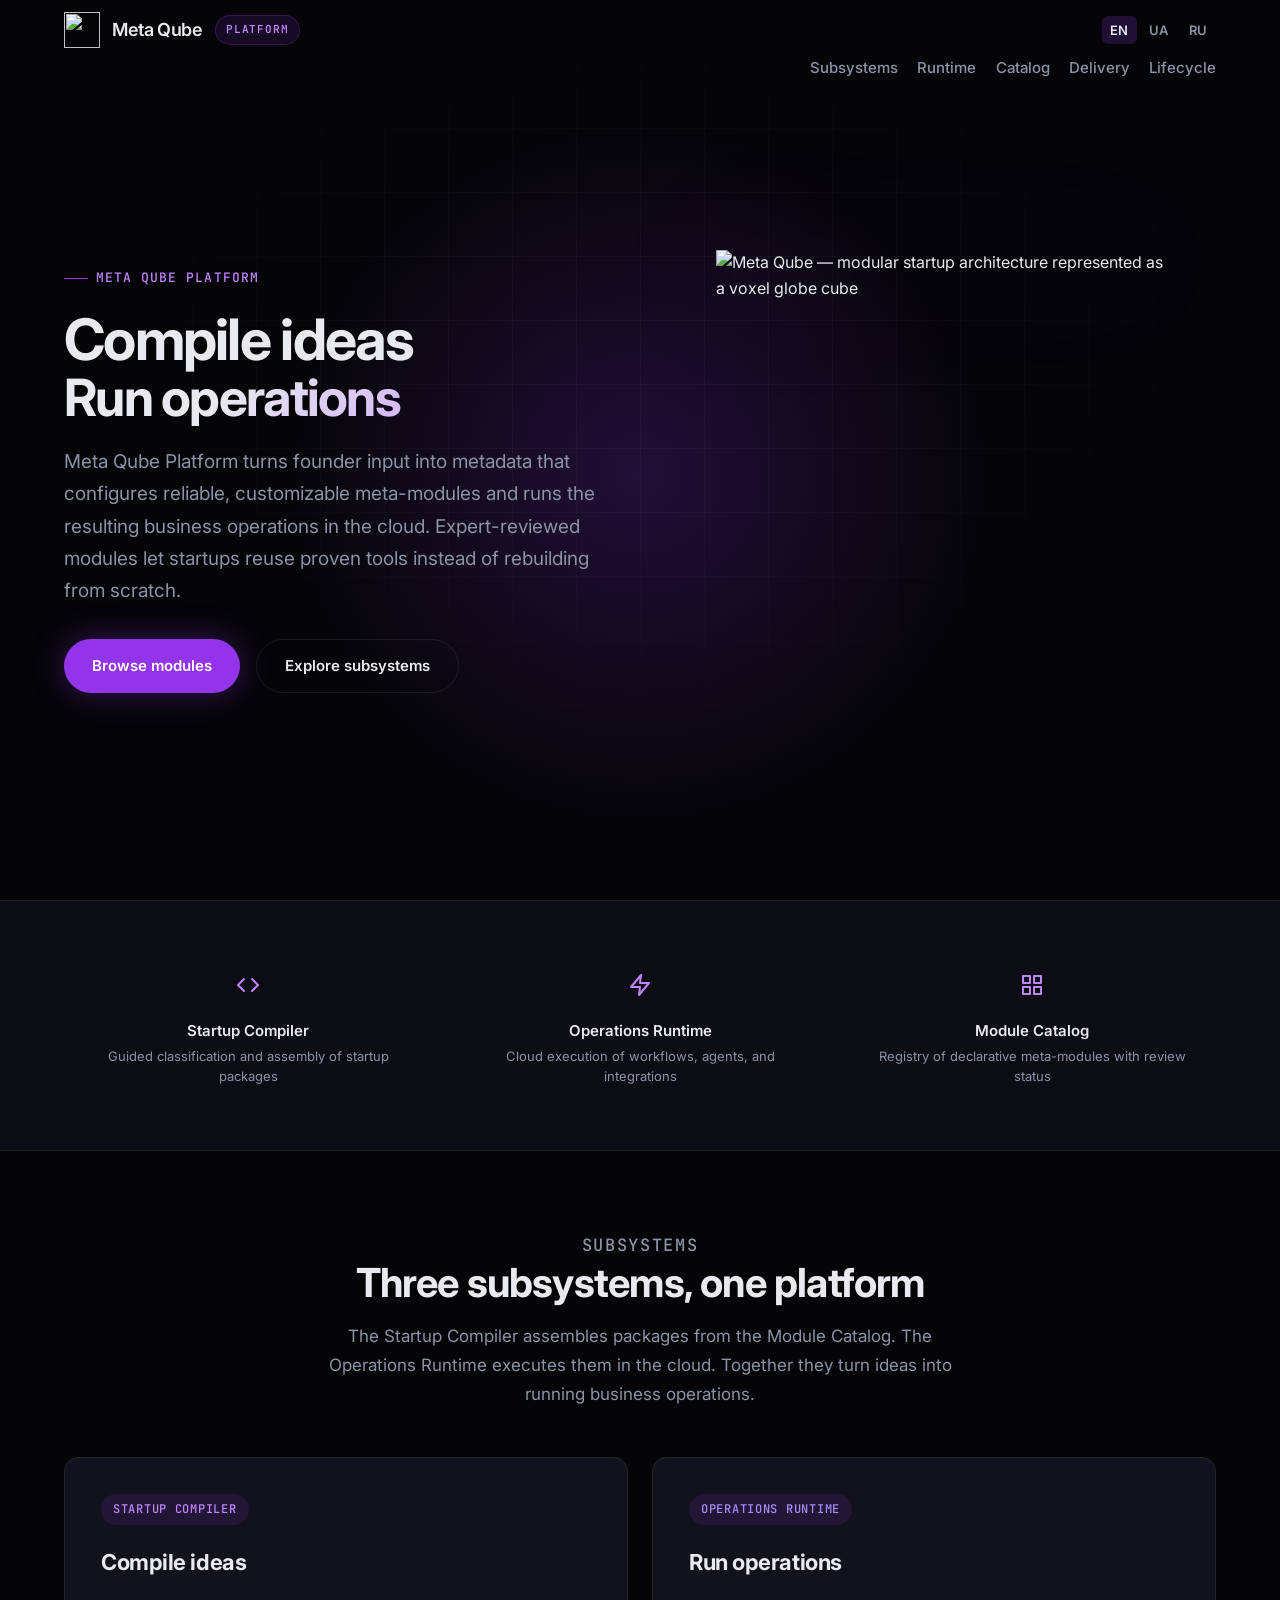
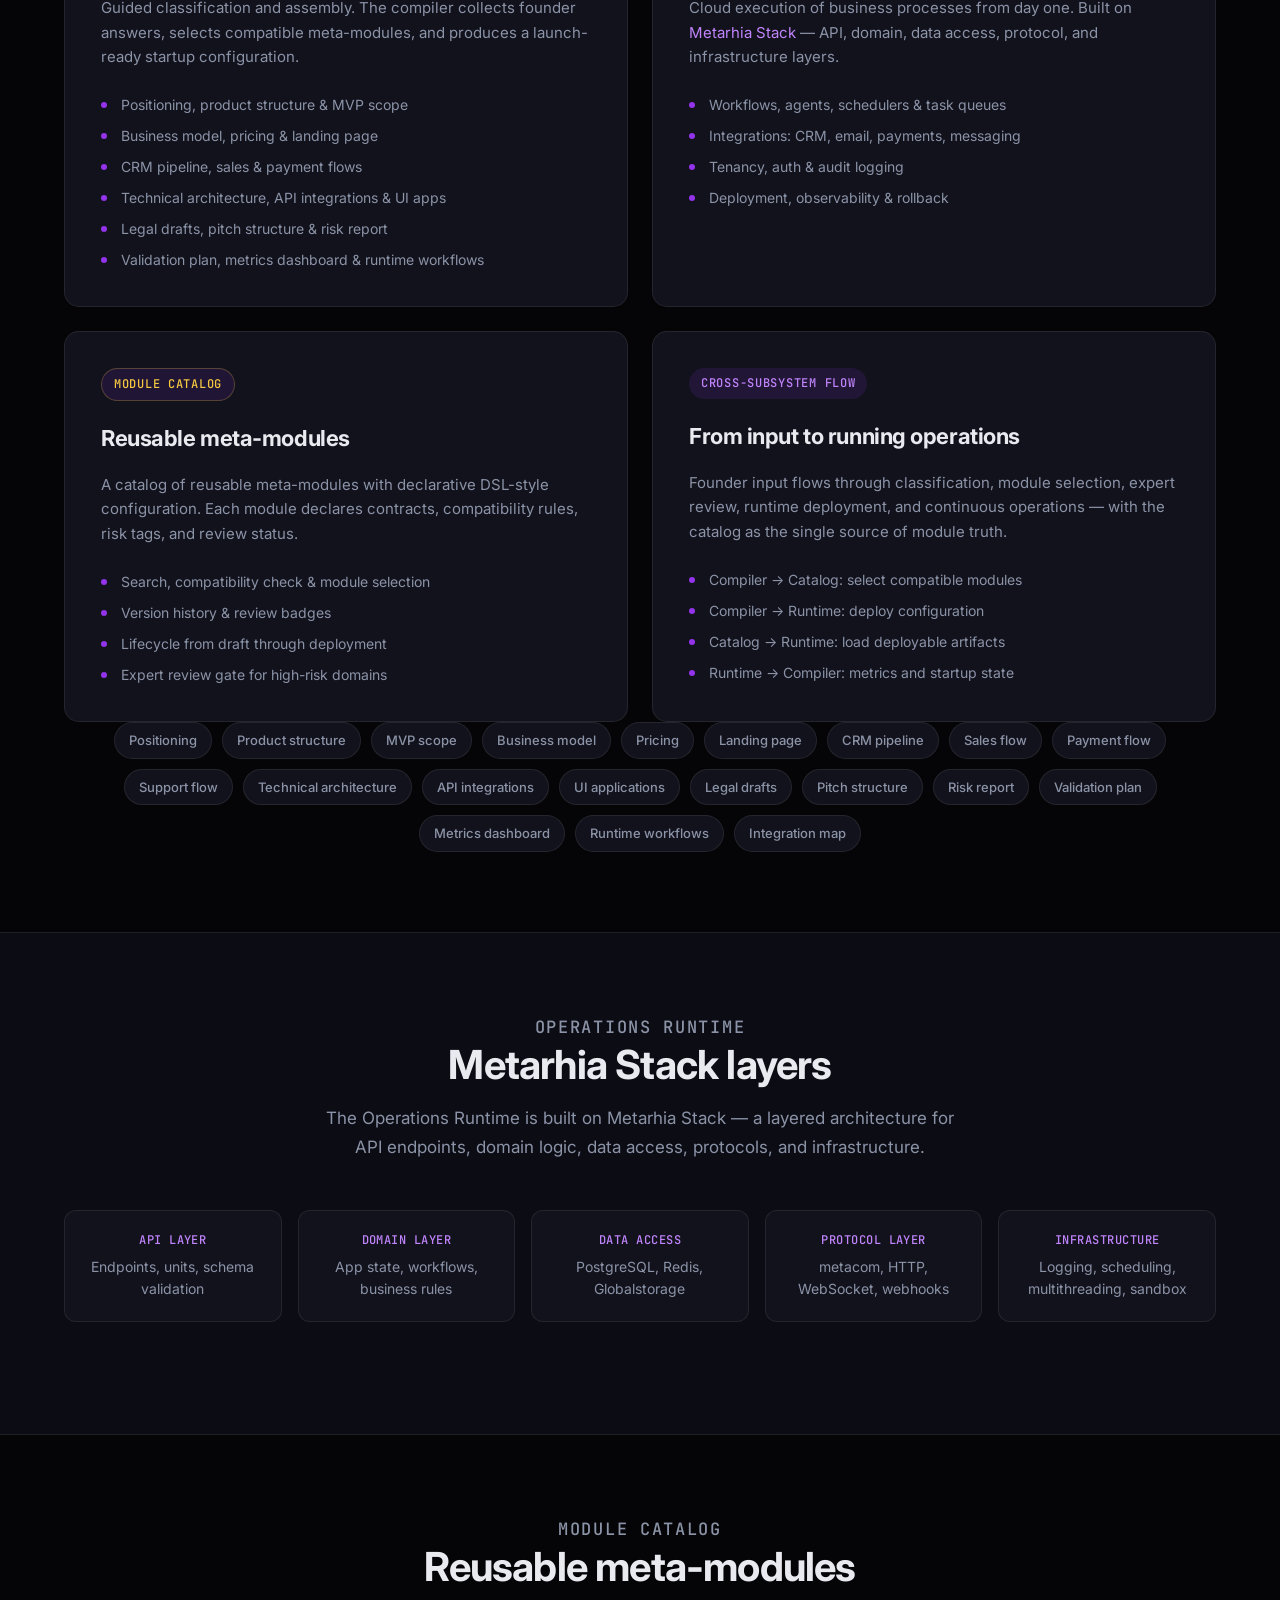
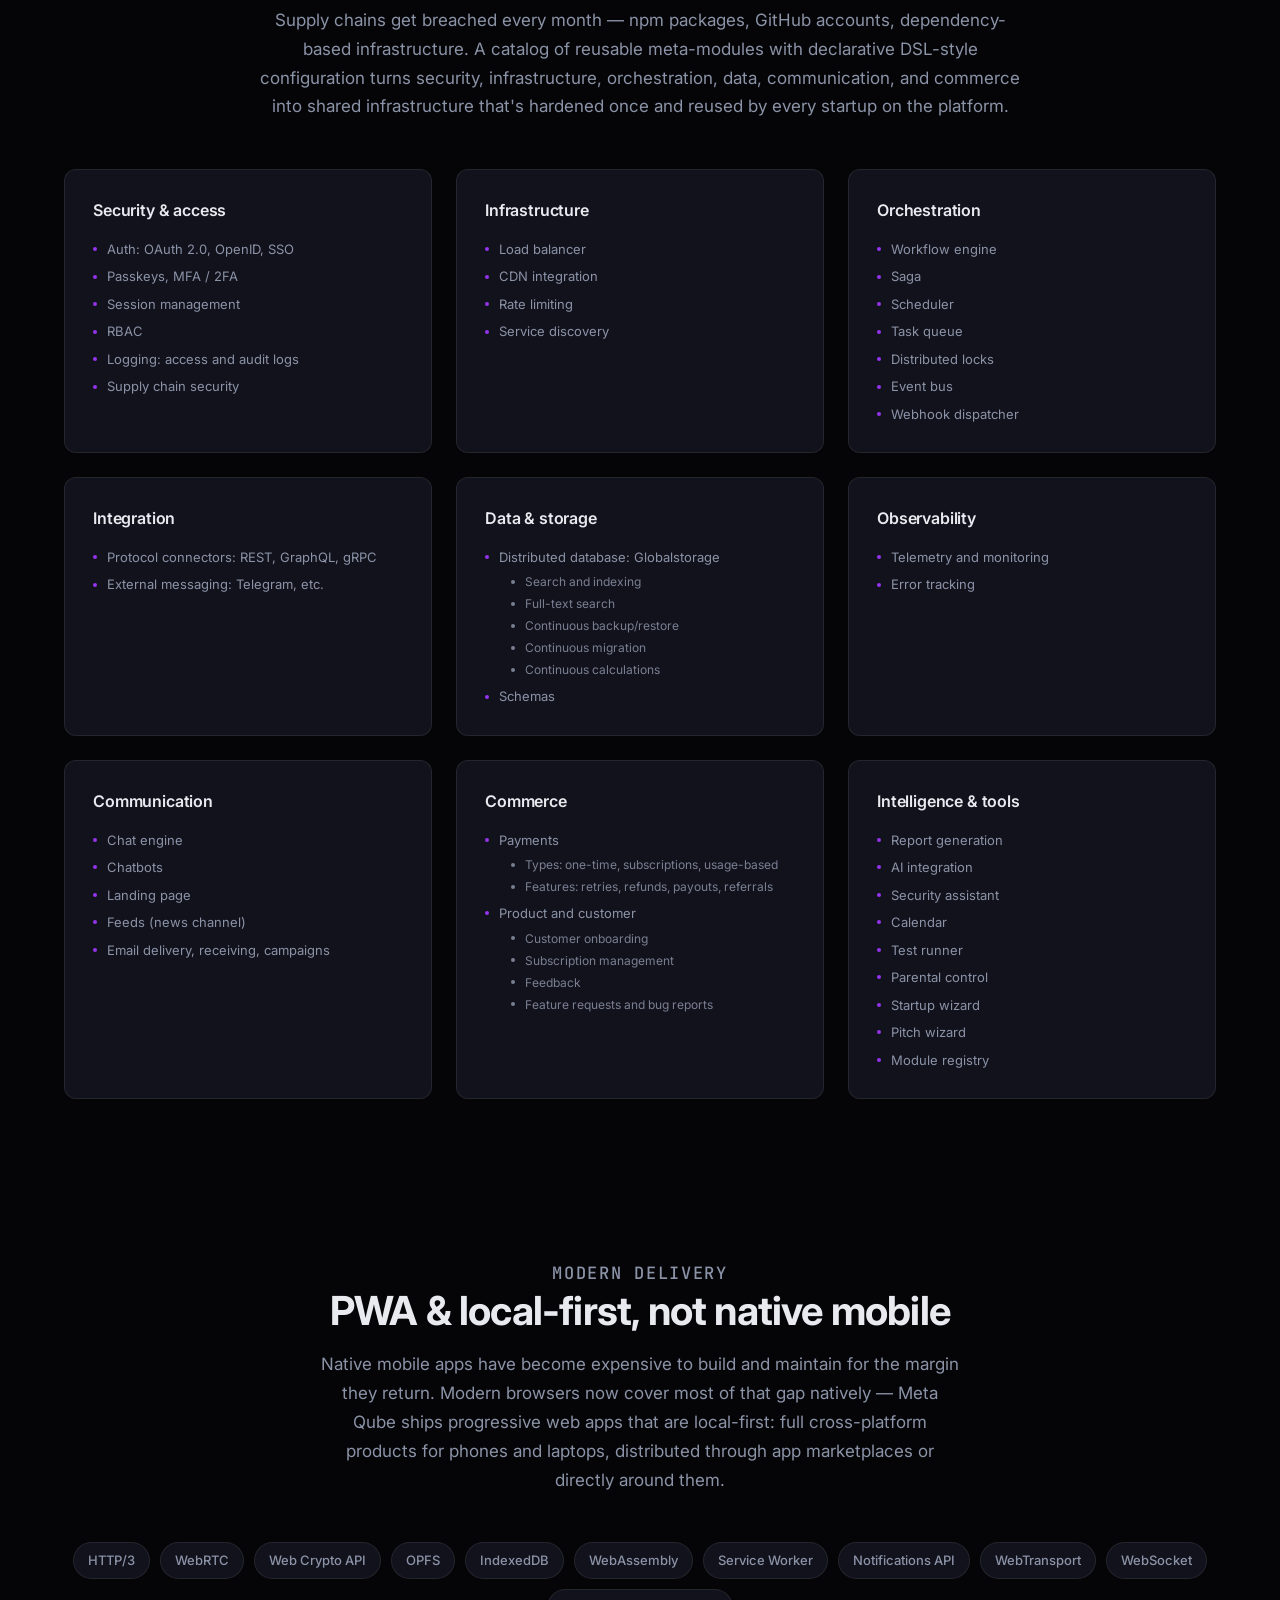
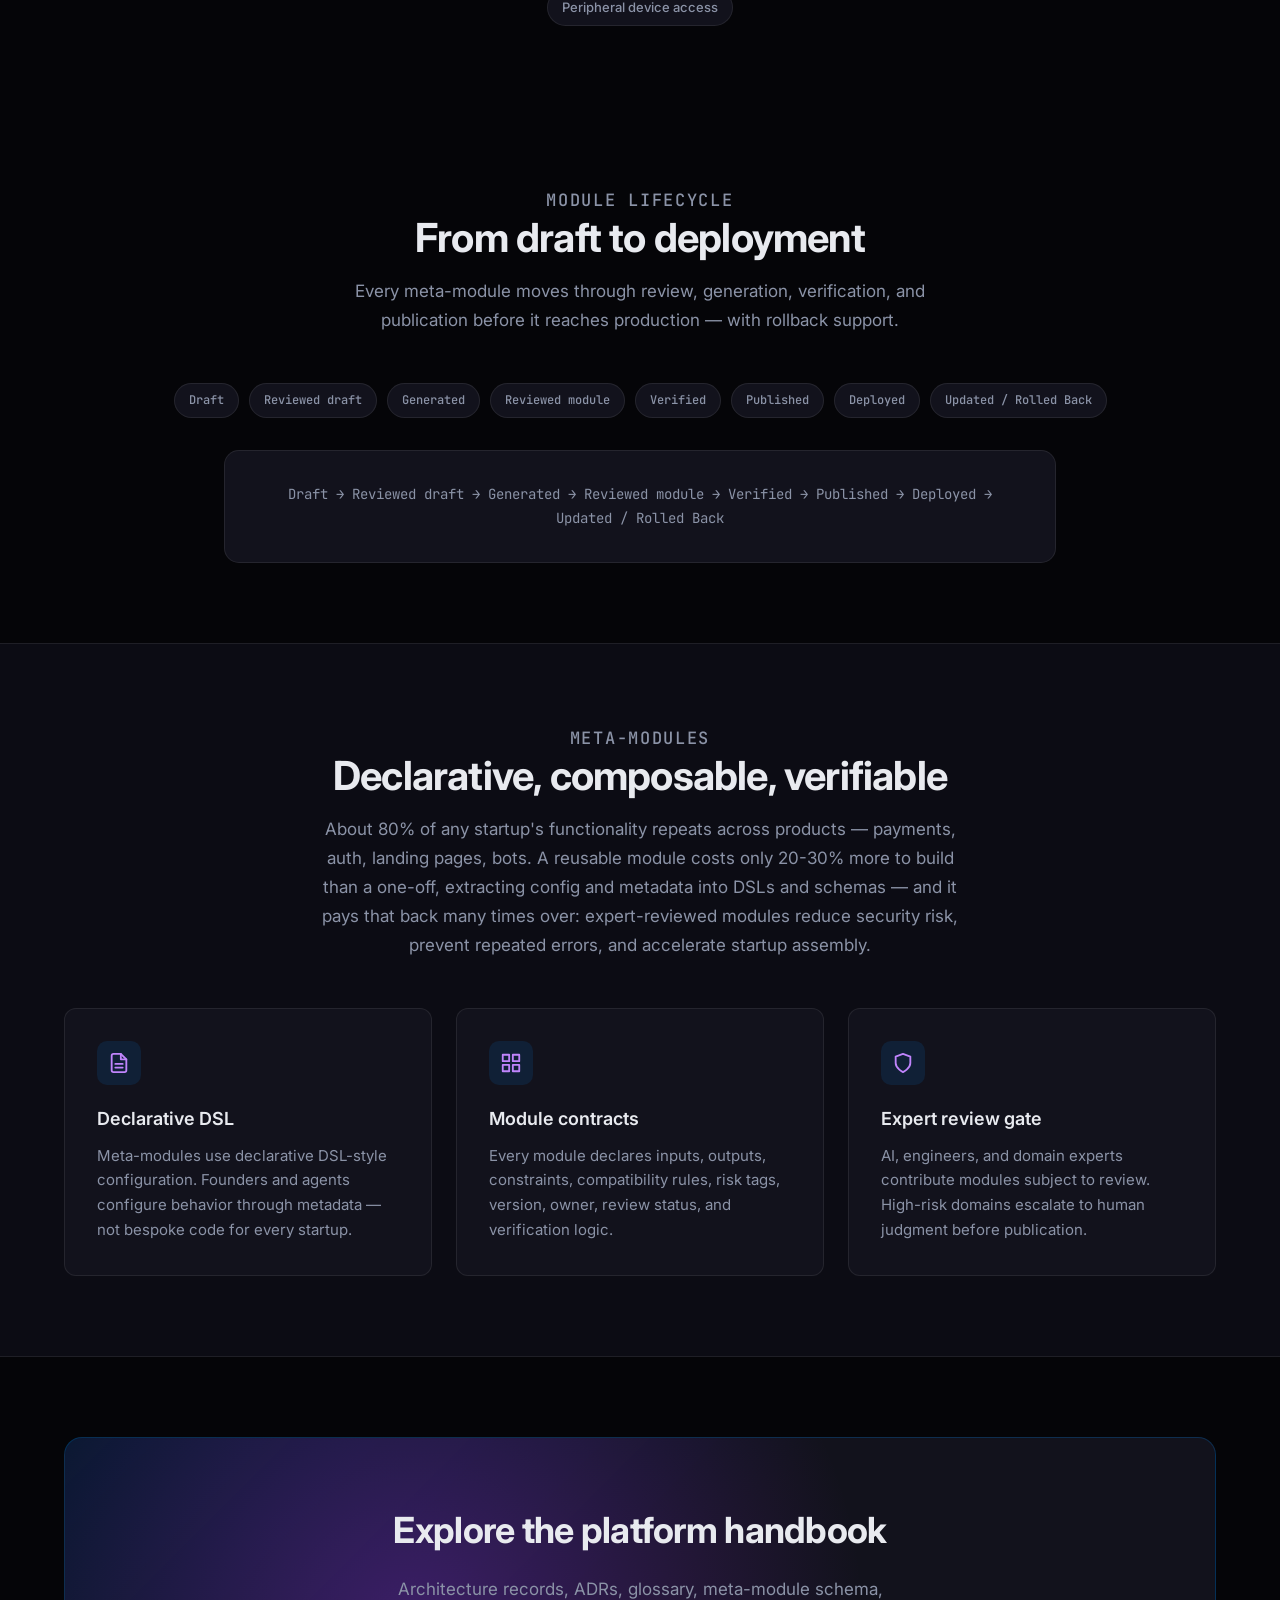
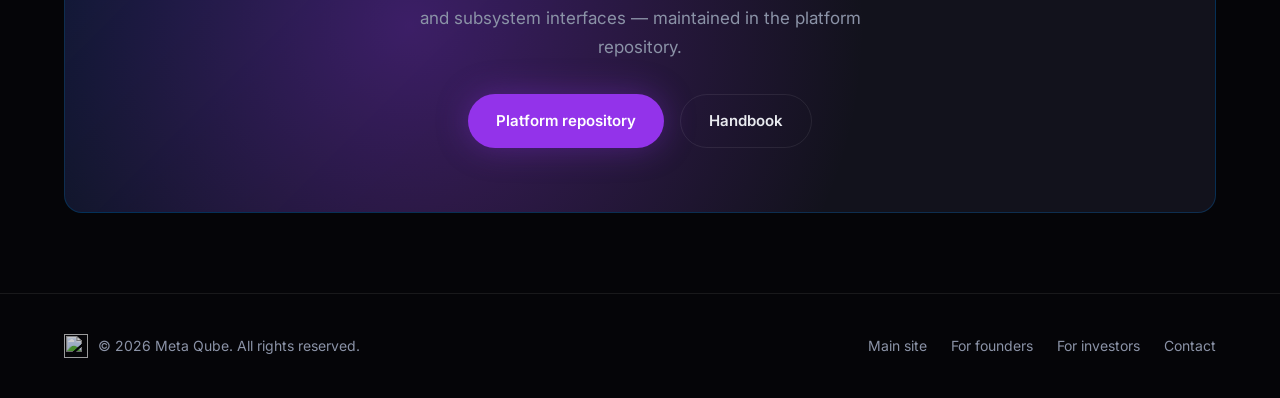
==== commit 05daf353: "Fix menu and slogan" ====
--- a/index.html
+++ b/index.html
@@ -26,6 +26,7 @@
 <body class="audience-platform">
   <header class="site-header" id="header">
     <div class="container header-inner">
+      <div class="header-top">
       <a href="/" class="logo">
         <img src="https://meta-qube.com/images/metaqube.png" alt="" width="36" height="36">
         Meta Qube
@@ -43,12 +44,13 @@
           <line x1="4" y1="17" x2="20" y2="17"/>
         </svg>
       </button>
+      </div>
       <nav class="nav" id="nav">
         <a href="#subsystems">Subsystems</a>
         <a href="#runtime">Runtime</a>
         <a href="#catalog">Catalog</a>
+        <a href="#delivery">Delivery</a>
         <a href="#lifecycle">Lifecycle</a>
-        <a href="#docs" class="nav-cta">Handbook</a>
       </nav>
     </div>
   </header>
@@ -62,7 +64,7 @@
       <div class="container hero-inner">
         <div class="hero-content">
           <p class="eyebrow">Meta Qube Platform</p>
-          <h1>Compile ideas.<br><span>Run operations.</span></h1>
+          <h1><span class="hero-line">Compile ideas</span><span class="hero-line hero-line-accent">Run operations</span></h1>
           <p class="hero-lead">
             Meta Qube Platform turns founder input into metadata that configures
             reliable, customizable meta-modules and runs the resulting business
@@ -264,9 +266,12 @@
           <p class="section-tag">Module Catalog</p>
           <h2>Reusable meta-modules</h2>
           <p>
-            A catalog of reusable meta-modules with declarative DSL-style
-            configuration. Expert-reviewed blocks for security, infrastructure,
-            orchestration, data, communication, commerce, and more.
+            Supply chains get breached every month — npm packages, GitHub
+            accounts, dependency-based infrastructure. A catalog of reusable
+            meta-modules with declarative DSL-style configuration turns
+            security, infrastructure, orchestration, data, communication, and
+            commerce into shared infrastructure that's hardened once and
+            reused by every startup on the platform.
           </p>
         </header>
         <div class="catalog-grid">
@@ -278,6 +283,7 @@
               <li>Session management</li>
               <li>RBAC</li>
               <li>Logging: access and audit logs</li>
+              <li>Supply chain security</li>
             </ul>
           </article>
           <article class="catalog-card">
@@ -377,6 +383,35 @@
       </div>
     </section>
 
+    <section id="delivery">
+      <div class="container">
+        <header class="section-header centered">
+          <p class="section-tag">Modern delivery</p>
+          <h2>PWA &amp; local-first, not native mobile</h2>
+          <p>
+            Native mobile apps have become expensive to build and maintain for
+            the margin they return. Modern browsers now cover most of that gap
+            natively — Meta Qube ships progressive web apps that are
+            local-first: full cross-platform products for phones and laptops,
+            distributed through app marketplaces or directly around them.
+          </p>
+        </header>
+        <div class="tag-cloud" aria-label="Browser platform capabilities">
+          <span class="tag">HTTP/3</span>
+          <span class="tag">WebRTC</span>
+          <span class="tag">Web Crypto API</span>
+          <span class="tag">OPFS</span>
+          <span class="tag">IndexedDB</span>
+          <span class="tag">WebAssembly</span>
+          <span class="tag">Service Worker</span>
+          <span class="tag">Notifications API</span>
+          <span class="tag">WebTransport</span>
+          <span class="tag">WebSocket</span>
+          <span class="tag">Peripheral device access</span>
+        </div>
+      </div>
+    </section>
+
     <section class="formula" id="lifecycle">
       <div class="container">
         <header class="section-header centered">
@@ -409,9 +444,12 @@
           <p class="section-tag">Meta-modules</p>
           <h2>Declarative, composable, verifiable</h2>
           <p>
-            Expert-reviewed modules reduce security risk, prevent repeated errors,
-            and accelerate startup assembly — with lower cost than rebuilding
-            from scratch.
+            About 80% of any startup's functionality repeats across products —
+            payments, auth, landing pages, bots. A reusable module costs only
+            20-30% more to build than a one-off, extracting config and metadata
+            into DSLs and schemas — and it pays that back many times over:
+            expert-reviewed modules reduce security risk, prevent repeated
+            errors, and accelerate startup assembly.
           </p>
         </header>
         <div class="card-grid">
--- a/styles.css
+++ b/styles.css
@@ -78,9 +78,17 @@
   container-name: site-header;
   position: relative;
   display: flex;
+  flex-direction: column;
+  align-items: stretch;
+  gap: 0.5rem;
+  padding-block: 0.75rem 0.875rem;
+  min-width: 0;
+}
+
+.header-top {
+  display: flex;
   align-items: center;
   gap: 0.75rem;
-  padding-block: 1rem;
   min-width: 0;
 }
 
@@ -103,17 +111,9 @@
 .nav {
   display: flex;
   align-items: center;
+  justify-content: flex-end;
   gap: clamp(0.625rem, 1.5vw, 1.5rem);
-  flex-shrink: 1;
   min-width: 0;
-}
-
-@container site-header (min-width: 62rem) {
-  .nav {
-    flex-wrap: wrap;
-    justify-content: flex-end;
-    row-gap: 0.35rem;
-  }
 }
 
 .nav a {
@@ -267,6 +267,7 @@
 
 .hero-content {
   max-width: 34rem;
+  container-type: inline-size;
 }
 
 .eyebrow {
@@ -290,14 +291,20 @@
 }
 
 .hero h1 {
-  font-size: clamp(2.5rem, 5vw, 3.75rem);
+  font-size: clamp(1.125rem, 10.5cqw, 3.75rem);
   font-weight: 700;
   line-height: 1.08;
   letter-spacing: -0.03em;
   margin: 0 0 1.25rem;
 }
 
-.hero h1 span {
+.hero h1 .hero-line {
+  display: block;
+  white-space: nowrap;
+}
+
+.hero h1 .hero-line-accent {
+  font-size: 0.9em;
   background: linear-gradient(135deg, var(--text) 30%, var(--accent-bright));
   -webkit-background-clip: text;
   background-clip: text;
